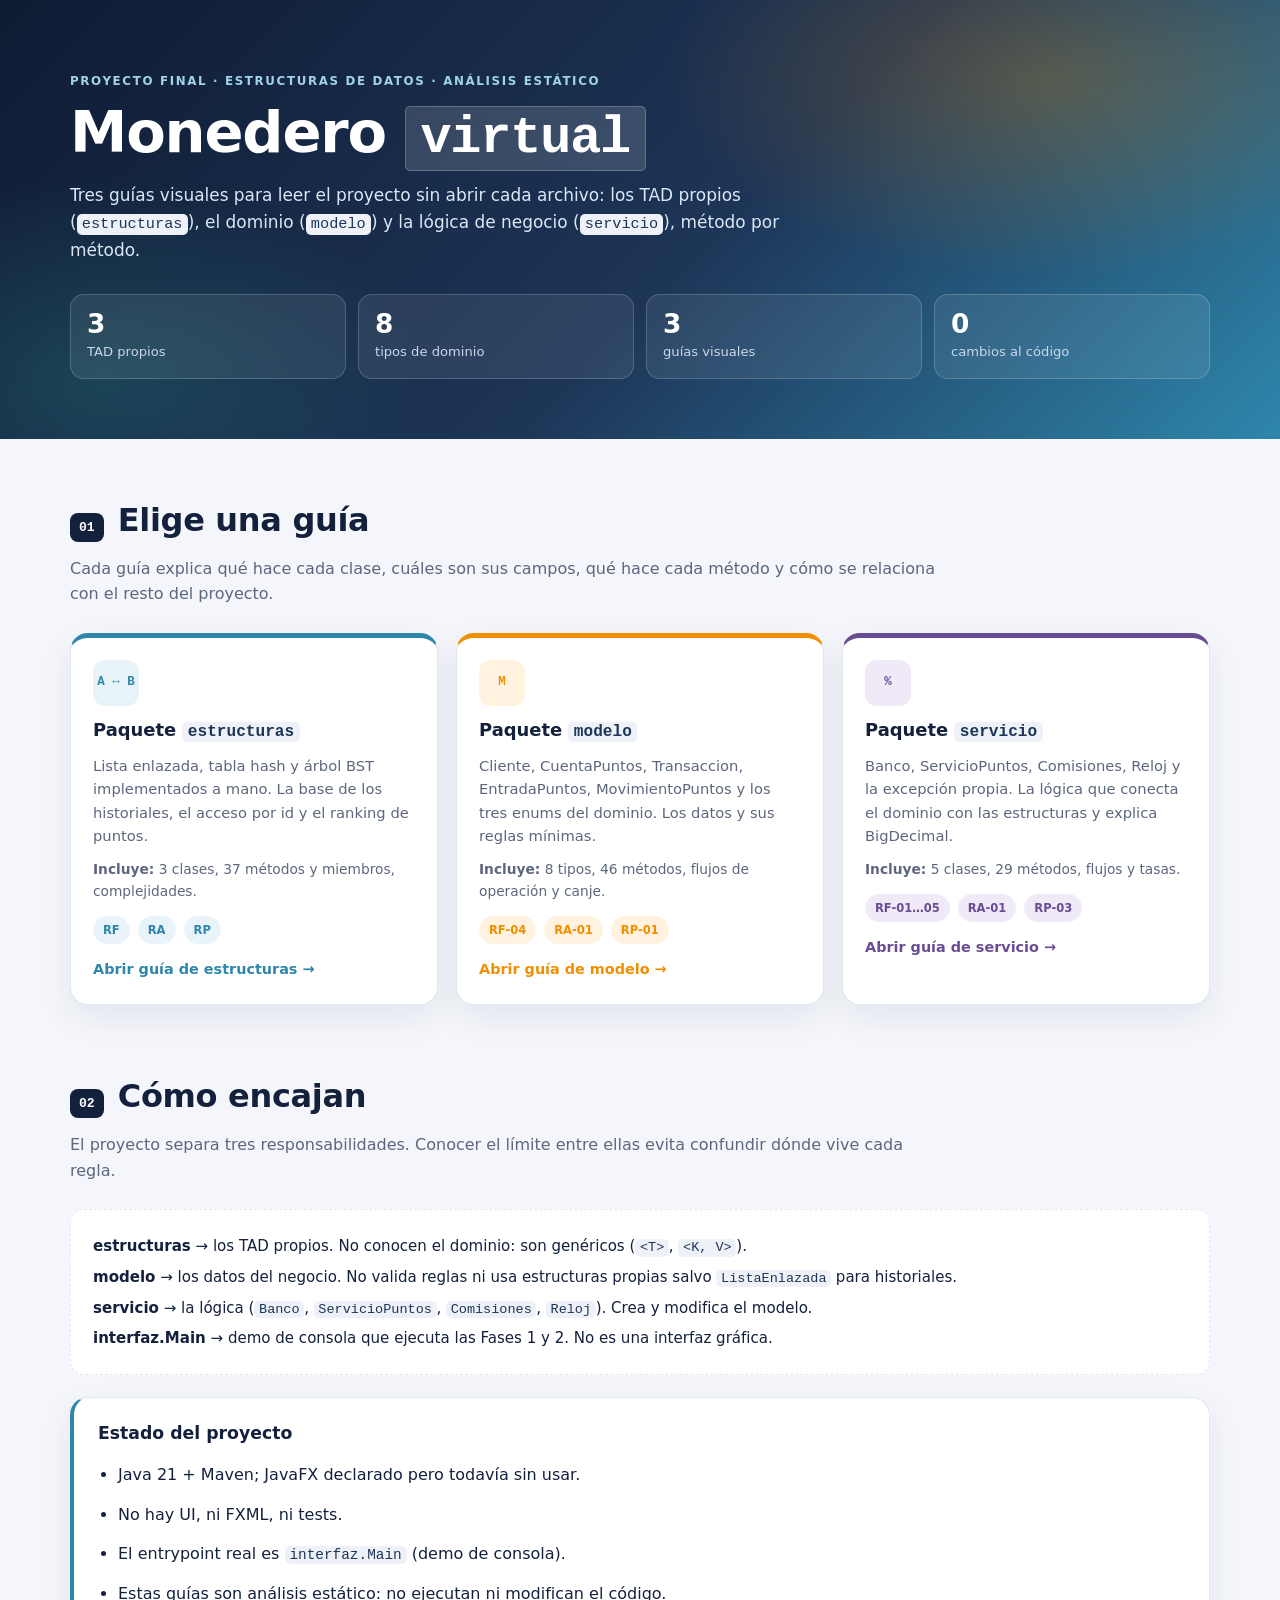
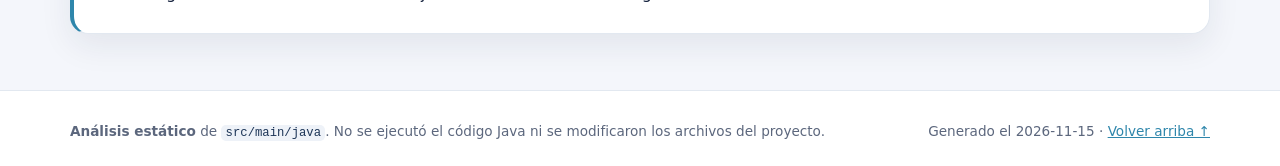
==== ilustraciones/index.html @ b75ca6d4 "Agrega pruebas JUnit, renombra com.monedero a interfaz y actualiza guias - Anade 49 pruebas JUnit 5 " ====
<!DOCTYPE html>
<html lang="es">
<head>
  <meta charset="UTF-8">
  <meta name="viewport" content="width=device-width, initial-scale=1">
  <meta name="description" content="Índice de las guías visuales del monedero virtual: paquetes estructuras, modelo y servicio.">
  <title>Monedero virtual · Guías de análisis</title>
  <link rel="stylesheet" href="estilos.css">
</head>
<body id="top">
  <a class="skip-link" href="#contenido">Saltar al contenido</a>

  <header class="hero">
    <div class="hero-inner">
      <p class="eyebrow">Proyecto final · Estructuras de datos · Análisis estático</p>
      <h1>Monedero <code>virtual</code></h1>
      <p class="lead">
        Tres guías visuales para leer el proyecto sin abrir cada archivo: los TAD propios
        (<code>estructuras</code>), el dominio (<code>modelo</code>) y la lógica de negocio
        (<code>servicio</code>), método por método.
      </p>
      <ul class="hero-stats">
        <li><strong>3</strong><span>TAD propios</span></li>
        <li><strong>8</strong><span>tipos de dominio</span></li>
        <li><strong>3</strong><span>guías visuales</span></li>
        <li><strong>0</strong><span>cambios al código</span></li>
      </ul>
    </div>
  </header>

  <main id="contenido">

    <section class="section" id="guias">
      <div class="section-head">
        <span class="section-num">01</span>
        <h2>Elige una guía</h2>
      </div>
      <p>
        Cada guía explica qué hace cada clase, cuáles son sus campos, qué hace cada método y
        cómo se relaciona con el resto del proyecto.
      </p>

      <div class="map-grid">
        <a class="map-card map-lista" href="explicacion_estructuras/index.html">
          <span class="map-symbol" aria-hidden="true">A ↔ B</span>
          <h3>Paquete <code>estructuras</code></h3>
          <p>
            Lista enlazada, tabla hash y árbol BST implementados a mano. La base de los
            historiales, el acceso por id y el ranking de puntos.
          </p>
          <p class="map-use"><strong>Incluye:</strong> 3 clases, 37 métodos y miembros, complejidades.</p>
          <div class="req-tags"><span class="tag">RF</span><span class="tag">RA</span><span class="tag">RP</span></div>
          <span class="hub-arrow">Abrir guía de estructuras →</span>
        </a>

        <a class="map-card map-arbol" href="explicacion_modelo/index.html">
          <span class="map-symbol" aria-hidden="true">M</span>
          <h3>Paquete <code>modelo</code></h3>
          <p>
            Cliente, CuentaPuntos, Transaccion, EntradaPuntos, MovimientoPuntos y los tres
            enums del dominio. Los datos y sus reglas mínimas.
          </p>
          <p class="map-use"><strong>Incluye:</strong> 8 tipos, 46 métodos, flujos de operación y canje.</p>
          <div class="req-tags"><span class="tag">RF-04</span><span class="tag">RA-01</span><span class="tag">RP-01</span></div>
          <span class="hub-arrow">Abrir guía de modelo →</span>
        </a>

        <a class="map-card map-hash" href="explicacion_servicio/index.html">
          <span class="map-symbol" aria-hidden="true">%</span>
          <h3>Paquete <code>servicio</code></h3>
          <p>
            Banco, ServicioPuntos, Comisiones, Reloj y la excepción propia. La lógica que
            conecta el dominio con las estructuras y explica BigDecimal.
          </p>
          <p class="map-use"><strong>Incluye:</strong> 5 clases, 29 métodos, flujos y tasas.</p>
          <div class="req-tags"><span class="tag">RF-01…05</span><span class="tag">RA-01</span><span class="tag">RP-03</span></div>
          <span class="hub-arrow">Abrir guía de servicio →</span>
        </a>
      </div>
    </section>

    <section class="section" id="relacion">
      <div class="section-head">
        <span class="section-num">02</span>
        <h2>Cómo encajan</h2>
      </div>
      <p>
        El proyecto separa tres responsabilidades. Conocer el límite entre ellas evita
        confundir dónde vive cada regla.
      </p>

      <ul class="relations">
        <li><strong>estructuras</strong> → los TAD propios. No conocen el dominio: son genéricos (<code>&lt;T&gt;</code>, <code>&lt;K, V&gt;</code>).</li>
        <li><strong>modelo</strong> → los datos del negocio. No valida reglas ni usa estructuras propias salvo <code>ListaEnlazada</code> para historiales.</li>
        <li><strong>servicio</strong> → la lógica (<code>Banco</code>, <code>ServicioPuntos</code>, <code>Comisiones</code>, <code>Reloj</code>). Crea y modifica el modelo.</li>
        <li><strong>interfaz.Main</strong> → demo de consola que ejecuta las Fases 1 y 2. No es una interfaz gráfica.</li>
      </ul>

      <aside class="card howto">
        <h3>Estado del proyecto</h3>
        <ul>
          <li>Java 21 + Maven; JavaFX declarado pero todavía sin usar.</li>
          <li>No hay UI, ni FXML, ni tests.</li>
          <li>El entrypoint real es <code>interfaz.Main</code> (demo de consola).</li>
          <li>Estas guías son análisis estático: no ejecutan ni modifican el código.</li>
        </ul>
      </aside>
    </section>

  </main>

  <footer>
    <div class="footer-inner">
      <p>
        <strong>Análisis estático</strong> de <code>src/main/java</code>.
        No se ejecutó el código Java ni se modificaron los archivos del proyecto.
      </p>
      <p>Generado el 2026-11-15 · <a href="#top">Volver arriba ↑</a></p>
    </div>
  </footer>
</body>
</html>
---- ilustraciones/estilos.css ----
/* ============================================================
   Estilos de la guía de estructuras del monedero virtual
   ============================================================ */

:root {
  --bg: #f4f6fb;
  --surface: #ffffff;
  --ink: #14213d;
  --muted: #5c677d;
  --line: #e2e8f0;
  --head: #f8fafc;
  --alt: #fbfcfe;
  --hover: #f1f6fb;

  --blue: #2e86ab;
  --blue-soft: #e8f4fa;
  --purple: #6a4c93;
  --purple-soft: #f0eaf8;
  --orange: #f18f01;
  --orange-soft: #fff3e0;
  --green: #2a9d8f;
  --green-soft: #e6f6f2;
  --red: #c1121f;
  --red-soft: #fdecec;

  --shadow: 0 12px 32px rgba(20, 33, 61, 0.08);
  --radius: 18px;
  --mono: "Cascadia Code", "Fira Code", Consolas, ui-monospace, monospace;
  --sans: "Segoe UI", system-ui, -apple-system, BlinkMacSystemFont, sans-serif;
}

* {
  box-sizing: border-box;
}

html {
  scroll-behavior: smooth;
  scroll-padding-top: 64px;
}

body {
  margin: 0;
  font-family: var(--sans);
  line-height: 1.6;
  color: var(--ink);
  background:
    radial-gradient(900px 480px at 8% -8%, rgba(46, 134, 171, 0.12), transparent 62%),
    radial-gradient(760px 460px at 100% 0%, rgba(106, 76, 147, 0.10), transparent 58%),
    var(--bg);
  -webkit-font-smoothing: antialiased;
  text-rendering: optimizeLegibility;
}

a {
  color: var(--blue);
}

a:hover {
  text-decoration: underline;
}

:focus-visible {
  outline: 3px solid #ffb703;
  outline-offset: 2px;
}

code {
  font-family: var(--mono);
  font-size: 0.9em;
  color: #1d3557;
  background: #eef2f8;
  padding: 0.08em 0.34em;
  border-radius: 5px;
}

.sr-only {
  position: absolute;
  width: 1px;
  height: 1px;
  padding: 0;
  margin: -1px;
  overflow: hidden;
  clip: rect(0 0 0 0);
  white-space: nowrap;
  border: 0;
}

.skip-link {
  position: absolute;
  left: 16px;
  top: -70px;
  z-index: 100;
  padding: 10px 14px;
  border-radius: 9px;
  background: var(--ink);
  color: #ffffff;
  font-weight: 700;
  text-decoration: none;
  transition: top 0.15s ease;
}

.skip-link:focus {
  top: 12px;
}

/* ---------- Hero ---------- */

.hero {
  position: relative;
  overflow: hidden;
  color: #ffffff;
  background: linear-gradient(135deg, #0f1b33 0%, #1d3557 55%, #2e86ab 100%);
}

.hero::before {
  content: "";
  position: absolute;
  inset: 0;
  background:
    radial-gradient(620px 320px at 82% 18%, rgba(241, 143, 1, 0.26), transparent 62%),
    radial-gradient(520px 320px at 8% 86%, rgba(42, 157, 143, 0.24), transparent 62%);
  pointer-events: none;
}

.hero-inner {
  position: relative;
  max-width: 1180px;
  margin: 0 auto;
  padding: 72px 20px 60px;
}

.eyebrow {
  margin: 0 0 12px;
  font-size: 0.74rem;
  font-weight: 700;
  letter-spacing: 0.14em;
  text-transform: uppercase;
  color: #9fd3e8;
}

h1 {
  margin: 0 0 16px;
  font-size: clamp(2.1rem, 5vw, 3.6rem);
  line-height: 1.05;
  letter-spacing: -0.02em;
}

h1 code {
  padding: 0.04em 0.28em;
  color: #ffffff;
  background: rgba(255, 255, 255, 0.14);
  border: 1px solid rgba(255, 255, 255, 0.22);
}

.lead {
  max-width: 780px;
  margin: 0 0 30px;
  font-size: 1.06rem;
  color: #dbe7f5;
}

.hero-stats {
  display: grid;
  grid-template-columns: repeat(auto-fit, minmax(150px, 1fr));
  gap: 12px;
  margin: 0;
  padding: 0;
  list-style: none;
}

.hero-stats li {
  padding: 14px 16px;
  background: rgba(255, 255, 255, 0.08);
  border: 1px solid rgba(255, 255, 255, 0.18);
  border-radius: 14px;
  backdrop-filter: blur(6px);
}

.hero-stats strong {
  display: block;
  font-size: 1.65rem;
  line-height: 1.1;
}

.hero-stats span {
  font-size: 0.82rem;
  color: #c9d8ea;
}

/* ---------- Navegación ---------- */

.toc {
  position: sticky;
  top: 0;
  z-index: 20;
  background: rgba(255, 255, 255, 0.9);
  border-bottom: 1px solid var(--line);
  backdrop-filter: blur(14px);
}

.toc-inner {
  display: flex;
  gap: 4px;
  max-width: 1180px;
  margin: 0 auto;
  padding: 0 20px;
  overflow-x: auto;
  scrollbar-width: none;
}

.toc-inner::-webkit-scrollbar {
  display: none;
}

.toc a {
  flex: 0 0 auto;
  padding: 14px 12px;
  color: var(--muted);
  font-size: 0.88rem;
  font-weight: 600;
  text-decoration: none;
  border-bottom: 2px solid transparent;
}

.toc a:hover {
  color: var(--ink);
  border-bottom-color: var(--blue);
}

/* ---------- Secciones ---------- */

.section {
  max-width: 1180px;
  margin: 0 auto;
  padding: 56px 20px 10px;
  scroll-margin-top: 64px;
}

.section:last-of-type {
  padding-bottom: 56px;
}

.section-head {
  display: flex;
  align-items: baseline;
  gap: 14px;
  margin-bottom: 10px;
}

.section-num {
  flex: 0 0 auto;
  padding: 4px 9px;
  color: #ffffff;
  background: var(--ink);
  border-radius: 8px;
  font-family: var(--mono);
  font-size: 0.82rem;
  font-weight: 700;
}

h2 {
  margin: 0;
  font-size: clamp(1.5rem, 3vw, 2rem);
  letter-spacing: -0.01em;
}

.section > p {
  max-width: 880px;
  margin: 0 0 26px;
  color: var(--muted);
}

/* ---------- Mapa general ---------- */

.map-grid {
  display: grid;
  grid-template-columns: repeat(auto-fit, minmax(280px, 1fr));
  gap: 18px;
}

.map-card {
  padding: 22px;
  background: var(--surface);
  border: 1px solid var(--line);
  border-top: 5px solid var(--accent);
  border-radius: var(--radius);
  box-shadow: var(--shadow);
}

.map-lista {
  --accent: var(--blue);
  --accent-soft: var(--blue-soft);
}

.map-hash {
  --accent: var(--purple);
  --accent-soft: var(--purple-soft);
}

.map-arbol {
  --accent: var(--orange);
  --accent-soft: var(--orange-soft);
}

.map-symbol {
  display: inline-grid;
  place-items: center;
  width: 46px;
  height: 46px;
  margin-bottom: 10px;
  background: var(--accent-soft);
  color: var(--accent);
  border-radius: 12px;
  font-family: var(--mono);
  font-size: 0.78rem;
  font-weight: 700;
}

.map-card h3 {
  margin: 0 0 8px;
  font-size: 1.12rem;
}

.map-card p {
  margin: 0 0 10px;
  font-size: 0.92rem;
  color: var(--muted);
}

.map-use {
  font-size: 0.86rem !important;
}

.map-card .req-tags {
  justify-content: flex-start;
  margin-top: 14px;
}

.relations {
  margin: 22px 0;
  padding: 18px 22px;
  background: var(--surface);
  border: 1px dashed var(--line);
  border-radius: 14px;
  list-style: none;
}

.relations li {
  margin: 6px 0;
  font-size: 0.94rem;
}

/* ---------- Etiquetas ---------- */

.req-tags {
  display: flex;
  flex-wrap: wrap;
  justify-content: flex-end;
  gap: 8px;
  max-width: 340px;
}

.tag {
  display: inline-block;
  padding: 4px 9px;
  background: var(--accent-soft, var(--head));
  color: var(--accent, var(--ink));
  border: 1px solid var(--accent-soft, var(--line));
  border-radius: 999px;
  font-size: 0.72rem;
  font-weight: 700;
}

/* ---------- Tarjetas ---------- */

.card {
  padding: 22px 24px;
  background: var(--surface);
  border: 1px solid var(--line);
  border-radius: var(--radius);
  box-shadow: var(--shadow);
}

.card h3 {
  margin: 0 0 10px;
  font-size: 1.08rem;
}

.card h4 {
  margin: 18px 0 6px;
  color: var(--muted);
  font-size: 0.78rem;
  font-weight: 700;
  letter-spacing: 0.06em;
  text-transform: uppercase;
}

.card ul {
  margin: 0;
  padding-left: 20px;
}

.card li {
  margin: 4px 0;
}

.howto {
  margin-top: 22px;
  border-left: 4px solid var(--blue);
}

.howto ul {
  display: grid;
  gap: 6px;
}

/* ---------- Cabecera de clase ---------- */

.class-lista {
  --accent: var(--blue);
  --accent-soft: var(--blue-soft);
}

.class-hash {
  --accent: var(--purple);
  --accent-soft: var(--purple-soft);
}

.class-arbol {
  --accent: var(--orange);
  --accent-soft: var(--orange-soft);
}

.class-head {
  display: flex;
  justify-content: space-between;
  align-items: flex-start;
  gap: 24px;
  margin-bottom: 22px;
  padding: 26px 28px;
  background: var(--surface);
  border: 1px solid var(--line);
  border-left: 8px solid var(--accent);
  border-radius: var(--radius);
  box-shadow: var(--shadow);
}

.class-head h2 {
  margin: 8px 0;
}

.class-head p {
  max-width: 730px;
  margin: 0;
  color: var(--muted);
}

.badge-kind {
  display: inline-block;
  padding: 4px 9px;
  background: var(--accent-soft);
  color: var(--accent);
  border-radius: 999px;
  font-size: 0.7rem;
  font-weight: 700;
  letter-spacing: 0.06em;
  text-transform: uppercase;
}

.class-head .req-tags {
  flex: 0 0 auto;
}

/* ---------- Rejillas ---------- */

.grid-2 {
  display: grid;
  grid-template-columns: repeat(auto-fit, minmax(320px, 1fr));
  gap: 18px;
  margin-bottom: 18px;
}

.visual-card {
  display: flex;
  flex-direction: column;
}

.visual-scroll {
  overflow-x: auto;
  padding: 18px 4px 10px;
}

.caption {
  margin: 10px 0 0;
  color: var(--muted);
  font-size: 0.82rem;
}

/* ---------- Lista enlazada (visual) ---------- */

.ll {
  display: flex;
  align-items: center;
  gap: 10px;
  min-width: 540px;
}

.ll-label {
  flex: 0 0 auto;
  color: var(--blue);
  font-size: 0.7rem;
  font-weight: 700;
  letter-spacing: 0.08em;
  text-transform: uppercase;
}

.ll-node {
  display: inline-flex;
  align-items: stretch;
  overflow: hidden;
  background: #ffffff;
  border: 2px solid var(--blue);
  border-radius: 10px;
}

.ll-data {
  padding: 10px 14px;
  font-family: var(--mono);
  font-size: 0.82rem;
}

.ll-sig {
  display: grid;
  place-items: center;
  padding: 0 9px;
  background: var(--blue-soft);
  border-left: 1px dashed var(--blue);
  color: #1f6f92;
  font-size: 0.68rem;
}

.ll-arrow {
  position: relative;
  flex: 0 0 auto;
  width: 30px;
  height: 2px;
  background: var(--blue);
}

.ll-arrow::after {
  content: "";
  position: absolute;
  top: -5px;
  right: -2px;
  width: 0;
  height: 0;
  border: 6px solid transparent;
  border-left-color: var(--blue);
}

/* ---------- Tabla hash (visual) ---------- */

.hash {
  display: flex;
  flex-direction: column;
  gap: 7px;
  min-width: 500px;
}

.bucket-row {
  display: flex;
  align-items: center;
  gap: 8px;
}

.bucket {
  flex: 0 0 auto;
  width: 46px;
  padding: 3px 0;
  background: var(--purple-soft);
  color: var(--purple);
  border: 1.5px solid var(--purple);
  border-radius: 7px;
  font-family: var(--mono);
  font-size: 0.76rem;
  font-weight: 700;
  text-align: center;
}

.entry {
  padding: 4px 8px;
  background: var(--orange-soft);
  color: #8a4b00;
  border: 1.5px solid var(--orange);
  border-radius: 7px;
  font-family: var(--mono);
  font-size: 0.7rem;
}

.chain-arrow {
  position: relative;
  flex: 0 0 auto;
  width: 22px;
  height: 2px;
  background: #b9a6d6;
}

.chain-arrow::after {
  content: "";
  position: absolute;
  top: -5px;
  right: -2px;
  width: 0;
  height: 0;
  border: 6px solid transparent;
  border-left-color: #b9a6d6;
}

/* ---------- Árbol (visual) ---------- */

.tree-visual {
  display: block;
  width: 100%;
  max-width: 560px;
  height: auto;
  margin: 0 auto;
}

/* ---------- Tablas ---------- */

.method-card {
  margin-bottom: 18px;
}

.table-wrap {
  overflow-x: auto;
  border: 1px solid var(--line);
  border-radius: 14px;
}

.method-card .table-wrap {
  margin-top: 14px;
}

table {
  width: 100%;
  min-width: 760px;
  border-collapse: collapse;
  font-size: 0.92rem;
}

thead th {
  padding: 12px 14px;
  background: var(--head);
  color: var(--muted);
  border-bottom: 1px solid var(--line);
  font-size: 0.73rem;
  font-weight: 700;
  letter-spacing: 0.07em;
  text-align: left;
  text-transform: uppercase;
}

td {
  padding: 13px 14px;
  border-top: 1px solid var(--line);
  vertical-align: top;
}

tbody tr:nth-child(even) {
  background: var(--alt);
}

tbody tr:hover {
  background: var(--hover);
}

.sig {
  min-width: 200px;
}

.sig code {
  font-size: 0.86rem;
  font-weight: 700;
  background: transparent;
  padding: 0;
}

.vis {
  display: inline-block;
  margin-left: 8px;
  padding: 2px 6px;
  border-radius: 999px;
  font-family: var(--sans);
  font-size: 0.63rem;
  font-weight: 700;
  letter-spacing: 0.04em;
  text-transform: uppercase;
  vertical-align: middle;
}

.vis.public {
  background: var(--green-soft);
  color: #1c7c6f;
}

.vis.private {
  background: #eef0f4;
  color: var(--muted);
}

.vis.nested {
  background: var(--purple-soft);
  color: var(--purple);
}

.complexity {
  display: inline-block;
  padding: 3px 8px;
  border-radius: 999px;
  font-family: var(--mono);
  font-size: 0.76rem;
  font-weight: 700;
  white-space: nowrap;
}

.o1 {
  background: var(--green-soft);
  color: #1c7c6f;
}

.oh {
  background: #e8eef7;
  color: #264653;
}

.on {
  background: #fdeee8;
  color: #a9452b;
}

.ocap {
  background: var(--purple-soft);
  color: var(--purple);
}

/* ---------- Comparación ---------- */

.legend {
  display: flex;
  flex-wrap: wrap;
  gap: 14px;
  align-items: center;
  margin: 0 0 16px;
  color: var(--muted);
  font-size: 0.8rem;
}

.legend > span {
  display: inline-flex;
  gap: 6px;
  align-items: center;
}

.cmp td:first-child {
  width: 22%;
}

.footnote {
  margin: 16px 0 0;
  color: var(--muted);
  font-size: 0.86rem;
}

/* ---------- Estados ---------- */

.status {
  display: inline-block;
  padding: 4px 10px;
  border-radius: 999px;
  font-size: 0.74rem;
  font-weight: 700;
  white-space: nowrap;
}

.status.ok {
  background: var(--green-soft);
  color: #1c7c6f;
}

.status.partial {
  background: var(--orange-soft);
  color: #9a5b00;
}

.status.pending {
  background: var(--red-soft);
  color: #a31621;
}

.muted {
  color: var(--muted);
  font-size: 0.82rem;
}

/* ---------- Hallazgos ---------- */

.findings {
  display: grid;
  grid-template-columns: repeat(auto-fit, minmax(300px, 1fr));
  gap: 18px;
}

.finding {
  padding: 22px 24px;
  background: var(--surface);
  border: 1px solid var(--line);
  border-left: 5px solid var(--green);
  border-radius: var(--radius);
  box-shadow: var(--shadow);
}

.finding.warn {
  border-left-color: var(--orange);
}

.finding h3 {
  margin: 0 0 10px;
  font-size: 1.08rem;
}

.finding ul {
  margin: 0;
  padding-left: 20px;
}

.finding li {
  margin: 6px 0;
}

/* ---------- Pie ---------- */

footer {
  background: var(--surface);
  border-top: 1px solid var(--line);
}

.footer-inner {
  display: flex;
  flex-wrap: wrap;
  justify-content: space-between;
  gap: 16px;
  max-width: 1180px;
  margin: 0 auto;
  padding: 30px 20px;
  color: var(--muted);
  font-size: 0.85rem;
}

.footer-inner p {
  margin: 0;
}

/* ---------- Responsive ---------- */

@media (max-width: 820px) {
  .hero-inner {
    padding: 56px 20px 48px;
  }

  .class-head {
    flex-direction: column;
  }

  .class-head .req-tags {
    justify-content: flex-start;
  }

  .section {
    padding-top: 42px;
  }
}

@media (max-width: 520px) {
  .hero-stats {
    grid-template-columns: 1fr 1fr;
  }

  .grid-2 {
    grid-template-columns: 1fr;
  }

  .table-wrap {
    border-radius: 10px;
  }
}

@media (prefers-reduced-motion: reduce) {
  html {
    scroll-behavior: auto;
  }

  .skip-link {
    transition: none;
  }
}

@media print {
  body {
    background: #ffffff;
  }

  .toc,
  .skip-link {
    display: none;
  }

  .hero {
    color: #000000;
    background: #ffffff;
    border-bottom: 2px solid #000000;
  }

  .hero::before {
    display: none;
  }

  .hero-stats li {
    background: #ffffff;
    border-color: #cccccc;
  }

  .hero-stats span,
  .lead,
  .eyebrow {
    color: #333333;
  }

  .card,
  .class-head,
  .map-card,
  .finding {
    box-shadow: none;
    border: 1px solid #cccccc;
  }

  .section {
    break-inside: avoid;
  }
}

/* ---------- �ndice de gu�as ---------- */

a.map-card {
  display: block;
  color: inherit;
  text-decoration: none;
  transition: transform 0.15s ease, box-shadow 0.15s ease;
}

a.map-card:hover {
  transform: translateY(-4px);
  text-decoration: none;
  box-shadow: 0 18px 40px rgba(20, 33, 61, 0.14);
}

.hub-arrow {
  display: inline-block;
  margin-top: 14px;
  color: var(--accent);
  font-weight: 700;
  font-size: 0.9rem;
}
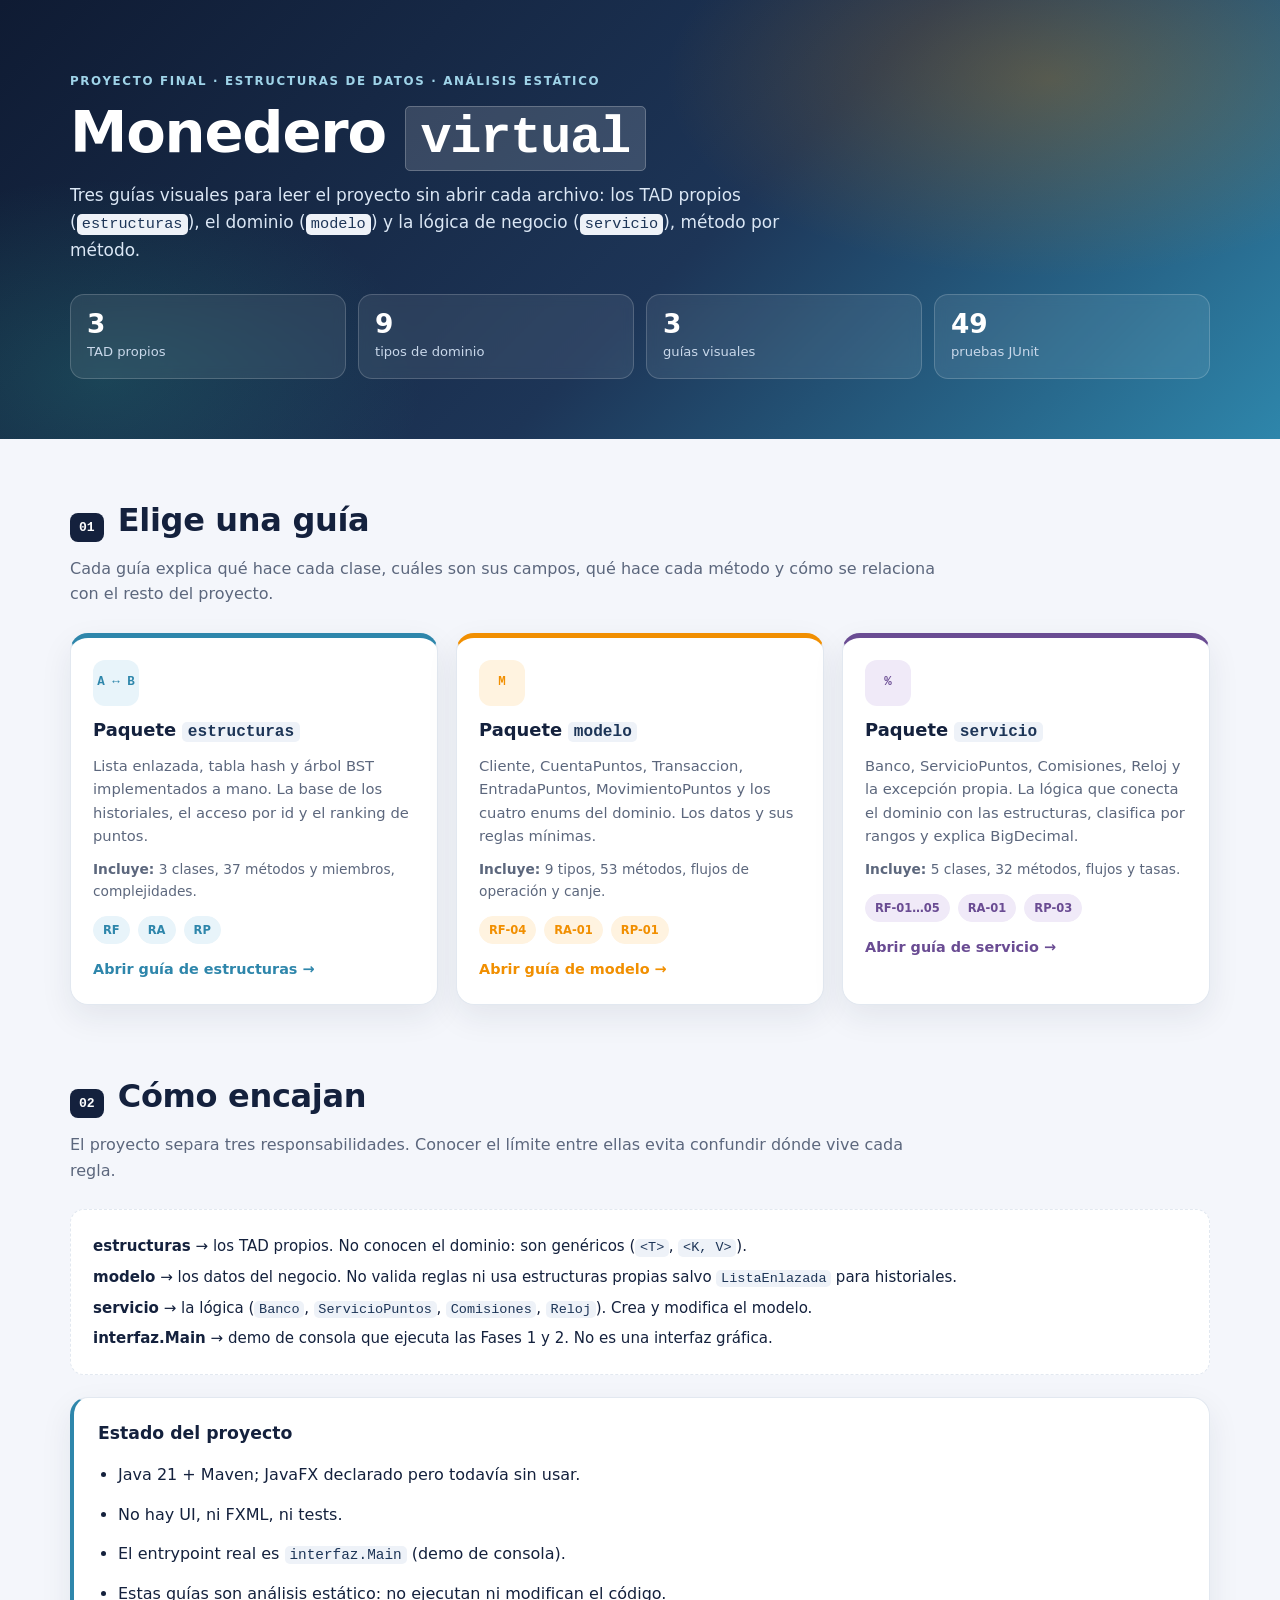
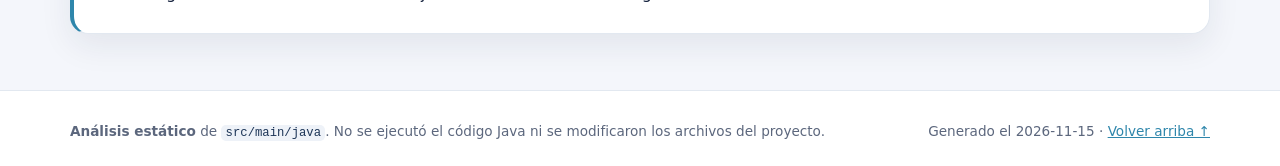
==== commit 7bc493cd: "Documenta Rango y actualiza los conteos en las guias" ====
--- a/ilustraciones/index.html
+++ b/ilustraciones/index.html
@@ -21,9 +21,9 @@
       </p>
       <ul class="hero-stats">
         <li><strong>3</strong><span>TAD propios</span></li>
-        <li><strong>8</strong><span>tipos de dominio</span></li>
+        <li><strong>9</strong><span>tipos de dominio</span></li>
         <li><strong>3</strong><span>guías visuales</span></li>
-        <li><strong>0</strong><span>cambios al código</span></li>
+        <li><strong>49</strong><span>pruebas JUnit</span></li>
       </ul>
     </div>
   </header>
@@ -57,10 +57,10 @@
           <span class="map-symbol" aria-hidden="true">M</span>
           <h3>Paquete <code>modelo</code></h3>
           <p>
-            Cliente, CuentaPuntos, Transaccion, EntradaPuntos, MovimientoPuntos y los tres
+            Cliente, CuentaPuntos, Transaccion, EntradaPuntos, MovimientoPuntos y los cuatro
             enums del dominio. Los datos y sus reglas mínimas.
           </p>
-          <p class="map-use"><strong>Incluye:</strong> 8 tipos, 46 métodos, flujos de operación y canje.</p>
+          <p class="map-use"><strong>Incluye:</strong> 9 tipos, 53 métodos, flujos de operación y canje.</p>
           <div class="req-tags"><span class="tag">RF-04</span><span class="tag">RA-01</span><span class="tag">RP-01</span></div>
           <span class="hub-arrow">Abrir guía de modelo →</span>
         </a>
@@ -70,9 +70,9 @@
           <h3>Paquete <code>servicio</code></h3>
           <p>
             Banco, ServicioPuntos, Comisiones, Reloj y la excepción propia. La lógica que
-            conecta el dominio con las estructuras y explica BigDecimal.
+            conecta el dominio con las estructuras, clasifica por rangos y explica BigDecimal.
           </p>
-          <p class="map-use"><strong>Incluye:</strong> 5 clases, 29 métodos, flujos y tasas.</p>
+          <p class="map-use"><strong>Incluye:</strong> 5 clases, 32 métodos, flujos y tasas.</p>
           <div class="req-tags"><span class="tag">RF-01…05</span><span class="tag">RA-01</span><span class="tag">RP-03</span></div>
           <span class="hub-arrow">Abrir guía de servicio →</span>
         </a>
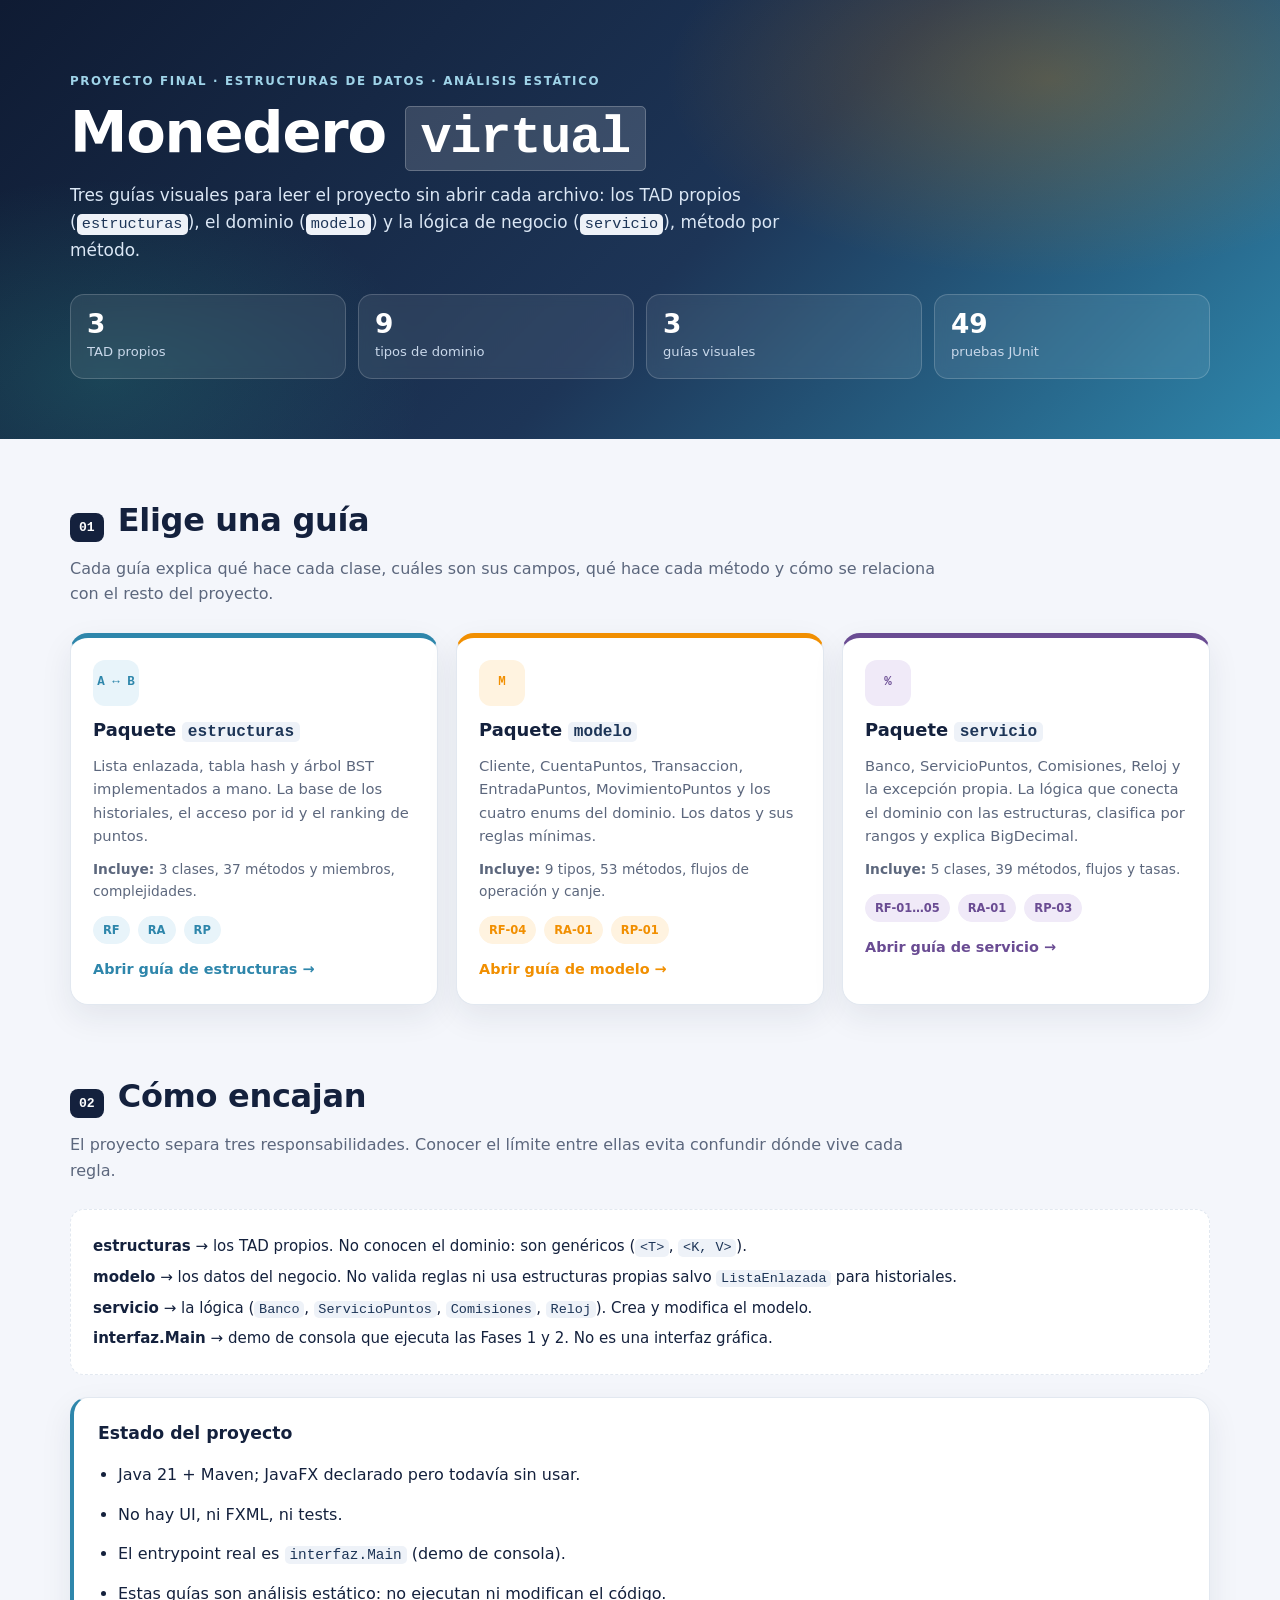
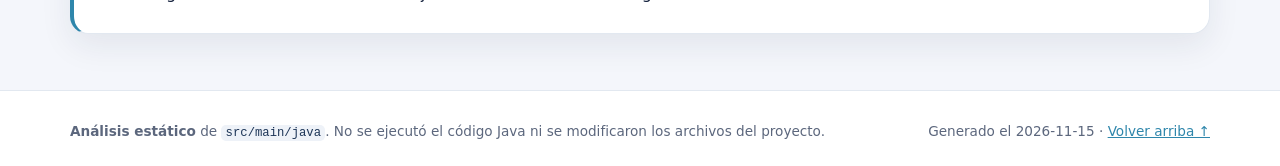
==== commit 4bd1fc01: "Expone historial de puntos y ranking completo" ====
--- a/ilustraciones/index.html
+++ b/ilustraciones/index.html
@@ -72,7 +72,7 @@
             Banco, ServicioPuntos, Comisiones, Reloj y la excepción propia. La lógica que
             conecta el dominio con las estructuras, clasifica por rangos y explica BigDecimal.
           </p>
-          <p class="map-use"><strong>Incluye:</strong> 5 clases, 32 métodos, flujos y tasas.</p>
+          <p class="map-use"><strong>Incluye:</strong> 5 clases, 39 métodos, flujos y tasas.</p>
           <div class="req-tags"><span class="tag">RF-01…05</span><span class="tag">RA-01</span><span class="tag">RP-03</span></div>
           <span class="hub-arrow">Abrir guía de servicio →</span>
         </a>
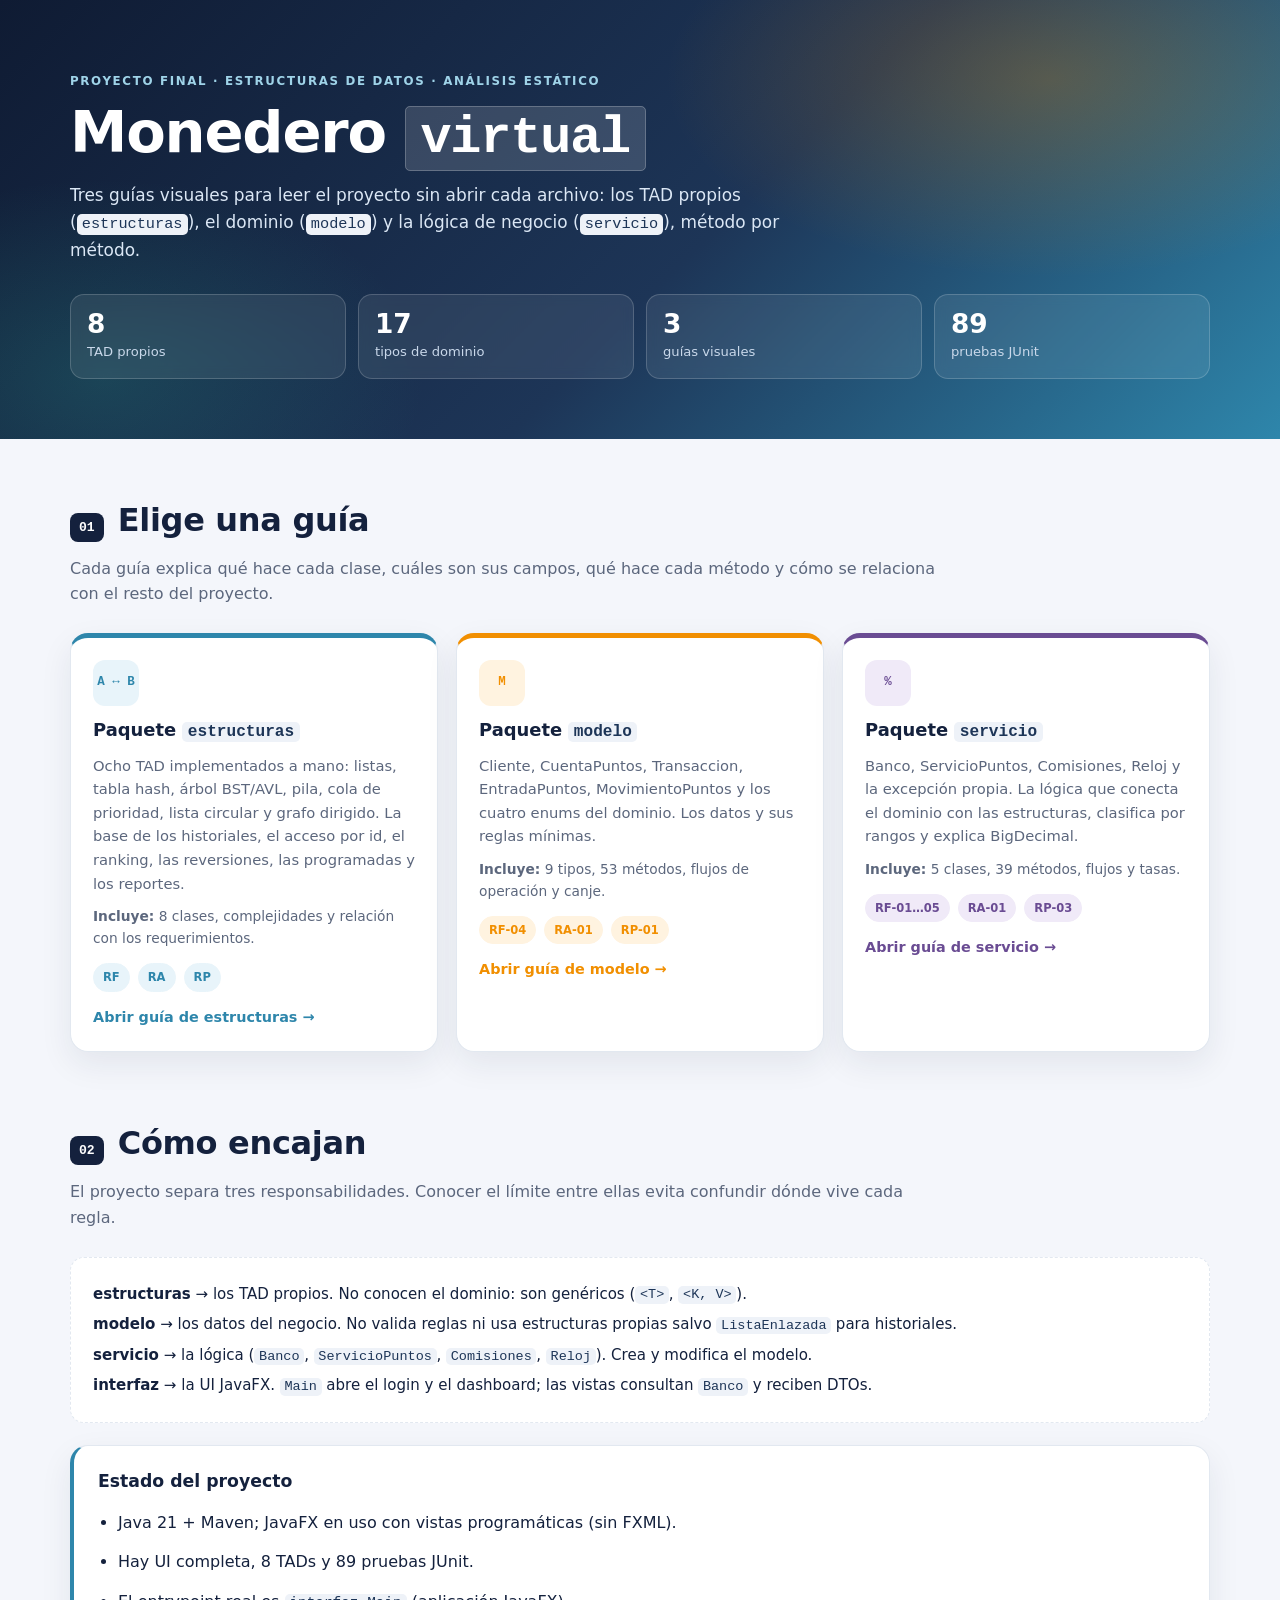
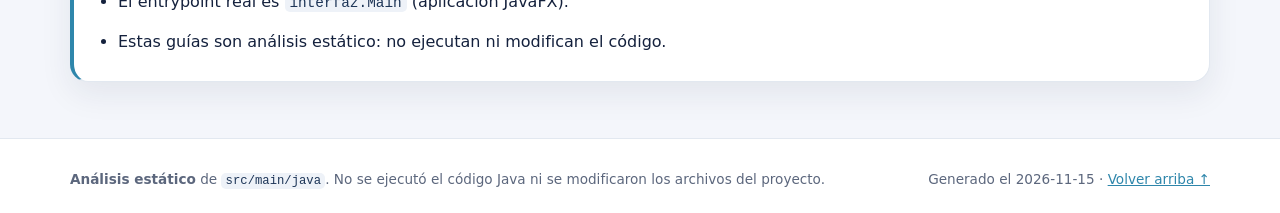
==== commit a4fcd719: "Actualiza guias y documentacion del proyecto" ====
--- a/ilustraciones/index.html
+++ b/ilustraciones/index.html
@@ -20,10 +20,10 @@
         (<code>servicio</code>), método por método.
       </p>
       <ul class="hero-stats">
-        <li><strong>3</strong><span>TAD propios</span></li>
-        <li><strong>9</strong><span>tipos de dominio</span></li>
+        <li><strong>8</strong><span>TAD propios</span></li>
+        <li><strong>17</strong><span>tipos de dominio</span></li>
         <li><strong>3</strong><span>guías visuales</span></li>
-        <li><strong>49</strong><span>pruebas JUnit</span></li>
+        <li><strong>89</strong><span>pruebas JUnit</span></li>
       </ul>
     </div>
   </header>
@@ -45,10 +45,11 @@
           <span class="map-symbol" aria-hidden="true">A ↔ B</span>
           <h3>Paquete <code>estructuras</code></h3>
           <p>
-            Lista enlazada, tabla hash y árbol BST implementados a mano. La base de los
-            historiales, el acceso por id y el ranking de puntos.
+            Ocho TAD implementados a mano: listas, tabla hash, árbol BST/AVL, pila, cola
+            de prioridad, lista circular y grafo dirigido. La base de los historiales, el
+            acceso por id, el ranking, las reversiones, las programadas y los reportes.
           </p>
-          <p class="map-use"><strong>Incluye:</strong> 3 clases, 37 métodos y miembros, complejidades.</p>
+          <p class="map-use"><strong>Incluye:</strong> 8 clases, complejidades y relación con los requerimientos.</p>
           <div class="req-tags"><span class="tag">RF</span><span class="tag">RA</span><span class="tag">RP</span></div>
           <span class="hub-arrow">Abrir guía de estructuras →</span>
         </a>
@@ -93,15 +94,15 @@
         <li><strong>estructuras</strong> → los TAD propios. No conocen el dominio: son genéricos (<code>&lt;T&gt;</code>, <code>&lt;K, V&gt;</code>).</li>
         <li><strong>modelo</strong> → los datos del negocio. No valida reglas ni usa estructuras propias salvo <code>ListaEnlazada</code> para historiales.</li>
         <li><strong>servicio</strong> → la lógica (<code>Banco</code>, <code>ServicioPuntos</code>, <code>Comisiones</code>, <code>Reloj</code>). Crea y modifica el modelo.</li>
-        <li><strong>interfaz.Main</strong> → demo de consola que ejecuta las Fases 1 y 2. No es una interfaz gráfica.</li>
+        <li><strong>interfaz</strong> → la UI JavaFX. <code>Main</code> abre el login y el dashboard; las vistas consultan <code>Banco</code> y reciben DTOs.</li>
       </ul>
 
       <aside class="card howto">
         <h3>Estado del proyecto</h3>
         <ul>
-          <li>Java 21 + Maven; JavaFX declarado pero todavía sin usar.</li>
-          <li>No hay UI, ni FXML, ni tests.</li>
-          <li>El entrypoint real es <code>interfaz.Main</code> (demo de consola).</li>
+          <li>Java 21 + Maven; JavaFX en uso con vistas programáticas (sin FXML).</li>
+          <li>Hay UI completa, 8 TADs y 89 pruebas JUnit.</li>
+          <li>El entrypoint real es <code>interfaz.Main</code> (aplicación JavaFX).</li>
           <li>Estas guías son análisis estático: no ejecutan ni modifican el código.</li>
         </ul>
       </aside>
